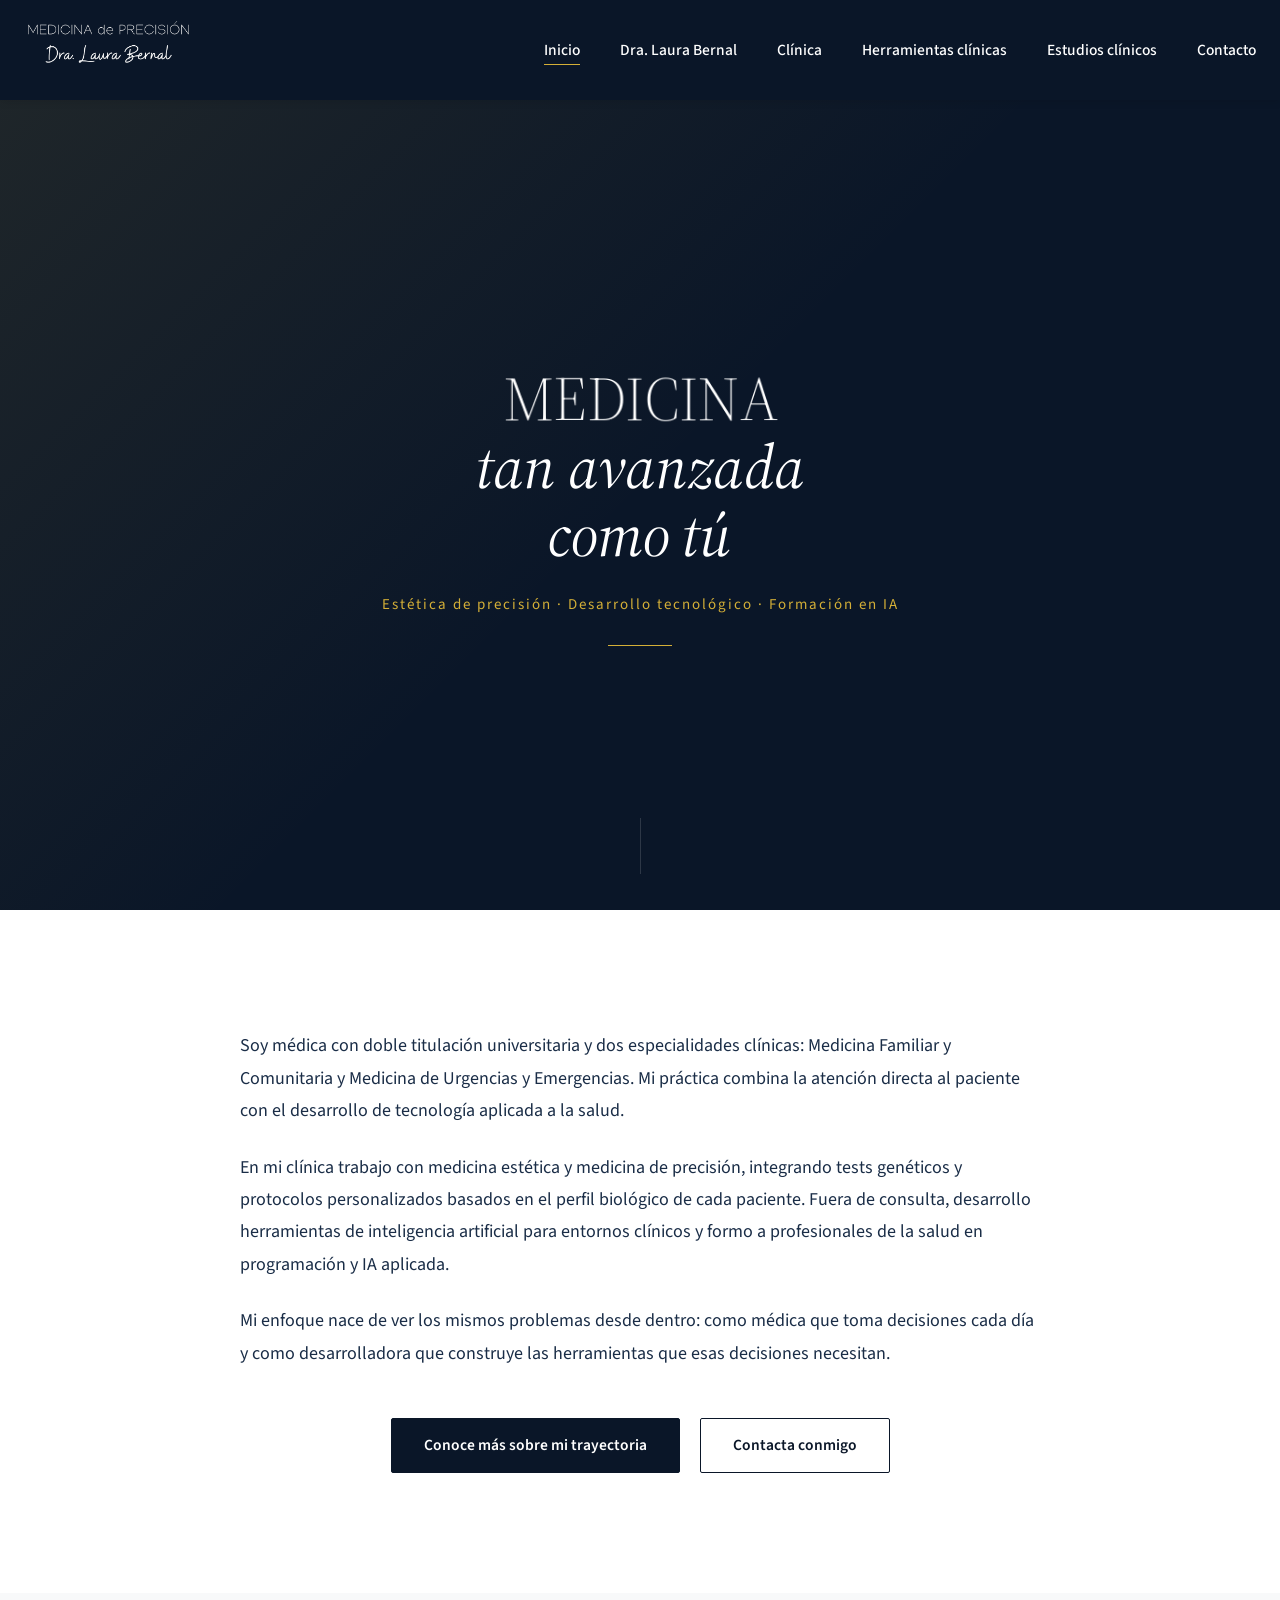
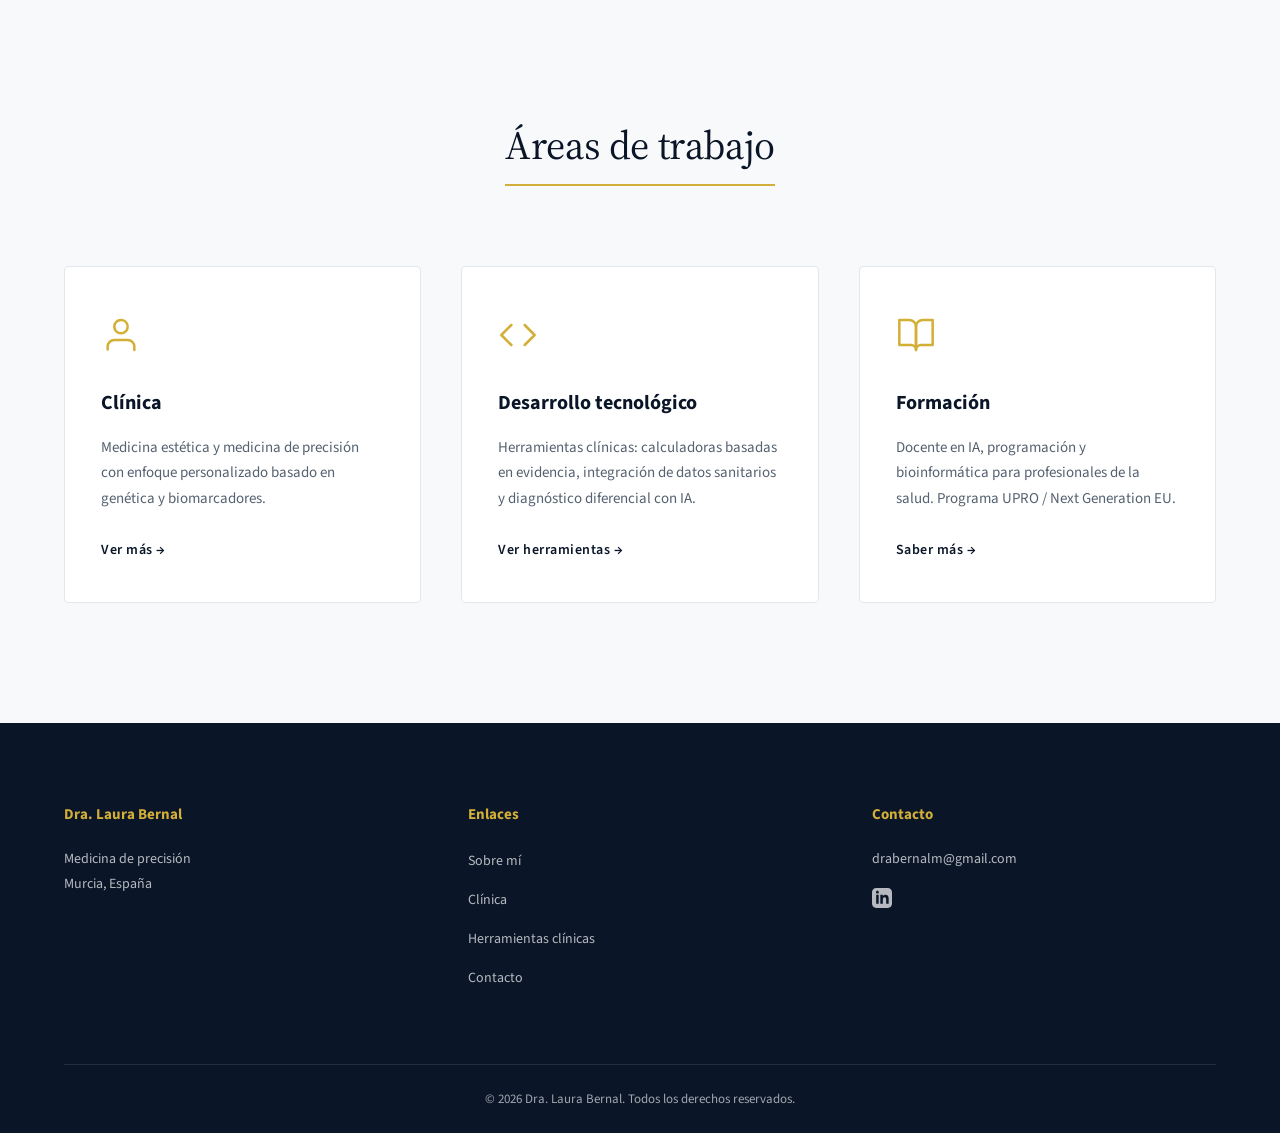
==== index.html @ bb6b0327 "Web Dra. Laura Bernal: versión pulida para publicar Toda la web y las herramientas clínicas. El estu" ====
<!DOCTYPE html>
<html lang="es">
<head>
    <meta charset="UTF-8">
    <meta name="viewport" content="width=device-width, initial-scale=1.0">
    <meta name="description" content="Dra. Laura Bernal - Medicina de vanguardia: estética de precisión, desarrollo tecnológico y formación en IA">
    <title>Dra. Laura Bernal - Medicina de Precisión</title>
    <link rel="stylesheet" href="css/style.css">
    <script>document.documentElement.classList.add('js');</script>
</head>
<body>
    <header class="header">
        <nav class="nav">
            <div class="nav-logo">
                <a href="index.html" class="nav-logo-link" aria-label="Dra. Laura Bernal · Inicio"><img src="images/logo.png" alt="Dra. Laura Bernal" class="nav-logo-img" width="2400" height="852"></a>
            </div>
            <ul class="nav-menu">
                <li><a href="index.html" class="active">Inicio</a></li>
                <li><a href="sobre-mi.html">Dra. Laura Bernal</a></li>
                <li><a href="clinica.html">Clínica</a></li>
                <li><a href="tools/index.html">Herramientas clínicas</a></li>
                <li><a href="estudios.html">Estudios clínicos</a></li>
                <li><a href="contacto.html">Contacto</a></li>
            </ul>
            <button class="nav-toggle" aria-label="Abrir menú" aria-expanded="false">
                <span></span>
                <span></span>
                <span></span>
            </button>
        </nav>
    </header>

    <main>
        <section class="hero">
            <div class="hero-content hero-centered">
                <div class="hero-text">
                    <h1>
                        <span class="hero-title-main">MEDICINA</span>
                        <span class="hero-title-main">tan avanzada</span>
                        <span class="hero-title-main">como tú</span>
                    </h1>
                    <p class="hero-subtitle">Estética de precisión · Desarrollo tecnológico · Formación en IA</p>
                </div>
            </div>
        </section>

        <section class="bio">
            <div class="container">
                <div class="bio-content">
                    <p>Soy médica con doble titulación universitaria y dos especialidades clínicas: Medicina Familiar y Comunitaria y Medicina de Urgencias y Emergencias. Mi práctica combina la atención directa al paciente con el desarrollo de tecnología aplicada a la salud.</p>
                    
                    <p>En mi clínica trabajo con medicina estética y medicina de precisión, integrando tests genéticos y protocolos personalizados basados en el perfil biológico de cada paciente. Fuera de consulta, desarrollo herramientas de inteligencia artificial para entornos clínicos y formo a profesionales de la salud en programación y IA aplicada.</p>
                    
                    <p>Mi enfoque nace de ver los mismos problemas desde dentro: como médica que toma decisiones cada día y como desarrolladora que construye las herramientas que esas decisiones necesitan.</p>
                </div>
                <div class="bio-cta">
                    <a href="sobre-mi.html" class="btn btn-primary">Conoce más sobre mi trayectoria</a>
                    <a href="contacto.html" class="btn btn-secondary">Contacta conmigo</a>
                </div>
            </div>
        </section>

        <section class="areas">
            <div class="container">
                <h2 class="section-title">Áreas de trabajo</h2>
                <div class="areas-grid">
                    <div class="area-card">
                        <div class="area-icon">
                            <svg xmlns="http://www.w3.org/2000/svg" width="40" height="40" viewBox="0 0 24 24" fill="none" stroke="currentColor" stroke-width="1.5" stroke-linecap="round" stroke-linejoin="round">
                                <path d="M20 21v-2a4 4 0 0 0-4-4H8a4 4 0 0 0-4 4v2"></path>
                                <circle cx="12" cy="7" r="4"></circle>
                            </svg>
                        </div>
                        <h3>Clínica</h3>
                        <p>Medicina estética y medicina de precisión con enfoque personalizado basado en genética y biomarcadores.</p>
                        <a href="clinica.html" class="area-link">Ver más →</a>
                    </div>
                    <div class="area-card">
                        <div class="area-icon">
                            <svg xmlns="http://www.w3.org/2000/svg" width="40" height="40" viewBox="0 0 24 24" fill="none" stroke="currentColor" stroke-width="1.5" stroke-linecap="round" stroke-linejoin="round">
                                <polyline points="16 18 22 12 16 6"></polyline>
                                <polyline points="8 6 2 12 8 18"></polyline>
                            </svg>
                        </div>
                        <h3>Desarrollo tecnológico</h3>
                        <p>Herramientas clínicas: calculadoras basadas en evidencia, integración de datos sanitarios y diagnóstico diferencial con IA.</p>
                        <a href="tools/index.html" class="area-link">Ver herramientas →</a>
                    </div>
                    <div class="area-card">
                        <div class="area-icon">
                            <svg xmlns="http://www.w3.org/2000/svg" width="40" height="40" viewBox="0 0 24 24" fill="none" stroke="currentColor" stroke-width="1.5" stroke-linecap="round" stroke-linejoin="round">
                                <path d="M2 3h6a4 4 0 0 1 4 4v14a3 3 0 0 0-3-3H2z"></path>
                                <path d="M22 3h-6a4 4 0 0 0-4 4v14a3 3 0 0 1 3-3h7z"></path>
                            </svg>
                        </div>
                        <h3>Formación</h3>
                        <p>Docente en IA, programación y bioinformática para profesionales de la salud. Programa UPRO / Next Generation EU.</p>
                        <a href="sobre-mi.html#formacion" class="area-link">Saber más →</a>
                    </div>
                </div>
            </div>
        </section>
    </main>

    <footer class="footer">
        <div class="container">
            <div class="footer-content">
                <div class="footer-section">
                    <h4>Dra. Laura Bernal</h4>
                    <p>Medicina de precisión<br>Murcia, España</p>
                </div>
                <div class="footer-section">
                    <h4>Enlaces</h4>
                    <ul>
                        <li><a href="sobre-mi.html">Sobre mí</a></li>
                        <li><a href="clinica.html">Clínica</a></li>
                        <li><a href="tools/index.html">Herramientas clínicas</a></li>
                        <li><a href="contacto.html">Contacto</a></li>
                    </ul>
                </div>
                <div class="footer-section">
                    <h4>Contacto</h4>
                    <p>
                        <a href="mailto:drabernalm@gmail.com">drabernalm@gmail.com</a>
                    </p>
                    <div class="footer-social">
                        <a href="https://www.linkedin.com/in/laura-bernal-4a9760118/" target="_blank" rel="noopener" aria-label="LinkedIn">
                            <svg xmlns="http://www.w3.org/2000/svg" width="20" height="20" viewBox="0 0 24 24" fill="currentColor">
                                <path d="M19 0h-14c-2.761 0-5 2.239-5 5v14c0 2.761 2.239 5 5 5h14c2.762 0 5-2.239 5-5v-14c0-2.761-2.238-5-5-5zm-11 19h-3v-11h3v11zm-1.5-12.268c-.966 0-1.75-.79-1.75-1.764s.784-1.764 1.75-1.764 1.75.79 1.75 1.764-.783 1.764-1.75 1.764zm13.5 12.268h-3v-5.604c0-3.368-4-3.113-4 0v5.604h-3v-11h3v1.765c1.396-2.586 7-2.777 7 2.476v6.759z"/>
                            </svg>
                        </a>
                    </div>
                </div>
            </div>
            <div class="footer-bottom">
                <p>&copy; 2026 Dra. Laura Bernal. Todos los derechos reservados.</p>
            </div>
        </div>
    </footer>

    <script src="js/main.js"></script>
</body>
</html>
---- css/style.css ----
/* Reset y fuentes */
@import url('https://fonts.googleapis.com/css2?family=Source+Serif+4:ital,opsz,wght@0,8..60,300;0,8..60,400;0,8..60,500;0,8..60,600;1,8..60,300;1,8..60,400&family=Source+Sans+3:wght@400;500;600;700&display=swap');

* {
    margin: 0;
    padding: 0;
    box-sizing: border-box;
}

:root {
    --color-dark: #0a1628;
    --color-dark-light: #1a2d47;
    --color-accent: #d4af37;
    --color-white: #ffffff;
    --color-gray-light: #f8f9fa;
    --color-gray: #8b95a1;
    /* Texto secundario sobre fondo claro (contraste AA >= 4.5:1) */
    --color-text-muted: #556170;
    /* Dorado legible como texto sobre fondo claro */
    --color-accent-ink: #8a6a12;
    --color-line: #e3e7ec;
    --focus-ring: 0 0 0 3px rgba(212, 175, 55, 0.55);
    --font-serif: 'Source Serif 4', Georgia, serif;
    --font-sans: 'Source Sans 3', system-ui, sans-serif;
}

html {
    scroll-padding-top: 100px;
}

body {
    font-family: var(--font-sans);
    color: var(--color-dark);
    background: var(--color-white);
    line-height: 1.6;
    font-size: 16px;
    -webkit-font-smoothing: antialiased;
    text-rendering: optimizeLegibility;
}

h1, h2, h3, h4 {
    text-wrap: balance;
}

p, li {
    text-wrap: pretty;
}

::selection {
    background: rgba(212, 175, 55, 0.35);
    color: var(--color-dark);
}

a:focus-visible,
button:focus-visible,
input:focus-visible,
textarea:focus-visible,
select:focus-visible {
    outline: 2px solid var(--color-accent);
    outline-offset: 3px;
}

img {
    max-width: 100%;
    height: auto;
}

.container {
    max-width: 1200px;
    margin: 0 auto;
    padding: 0 24px;
}

/* Header y navegación */
.header {
    background: var(--color-dark);
    position: sticky;
    top: 0;
    z-index: 100;
    box-shadow: 0 2px 8px rgba(0,0,0,0.1);
}

.nav {
    display: flex;
    justify-content: space-between;
    align-items: center;
    padding: 16px 24px;
    max-width: 1400px;
    margin: 0 auto;
}

.nav-logo img {
    height: 60px;
    width: auto;
}

.nav-logo-link {
    display: inline-flex;
    border-radius: 2px;
}

.nav-logo-img {
    height: 60px;
    width: auto;
    display: block;
}

.logo-text {
    font-family: var(--font-serif);
    font-size: 22px;
    font-weight: 500;
    color: var(--color-white);
    text-decoration: none;
    letter-spacing: 0.5px;
    transition: color 0.3s;
}

.logo-text:hover {
    color: var(--color-accent);
}

.nav-menu {
    display: flex;
    list-style: none;
    gap: 40px;
    align-items: center;
}

.nav-menu a {
    color: var(--color-white);
    text-decoration: none;
    font-size: 14px;
    font-weight: 500;
    letter-spacing: 0.5px;
    text-transform: uppercase;
    transition: color 0.3s;
    position: relative;
}

.nav-menu a::after {
    content: '';
    position: absolute;
    bottom: -4px;
    left: 0;
    width: 0;
    height: 1px;
    background: var(--color-accent);
    transition: width 0.3s;
}

.nav-menu a:hover::after,
.nav-menu a.active::after {
    width: 100%;
}

.nav-toggle {
    display: none;
    flex-direction: column;
    gap: 5px;
    background: none;
    border: none;
    cursor: pointer;
    padding: 10px;
    border-radius: 2px;
}

.nav-toggle span {
    width: 25px;
    height: 2px;
    background: var(--color-white);
    transition: all 0.3s;
}

/* Hero section */
.hero {
    background: var(--color-dark);
    min-height: 90vh;
    display: flex;
    align-items: center;
    padding: 60px 0;
    position: relative;
    overflow: hidden;
}

.hero::before {
    content: '';
    position: absolute;
    top: 0;
    left: 0;
    right: 0;
    bottom: 0;
    background: linear-gradient(135deg, rgba(212, 175, 55, 0.1) 0%, transparent 50%);
    pointer-events: none;
}

.hero-content {
    max-width: 1400px;
    margin: 0 auto;
    padding: 0 24px;
    display: grid;
    grid-template-columns: 1fr 1fr;
    gap: 80px;
    align-items: center;
}

.hero-content.hero-centered {
    display: flex;
    justify-content: center;
    align-items: center;
    text-align: center;
}

.hero-image img {
    width: 100%;
    height: auto;
    border-radius: 4px;
}

.hero-text {
    color: var(--color-white);
}

.hero-centered .hero-text {
    max-width: 800px;
}

.hero-title-main {
    display: block;
    font-family: var(--font-serif);
    font-size: 72px;
    font-weight: 300;
    line-height: 1.1;
    letter-spacing: -1px;
}

.hero-title-main:nth-child(2),
.hero-title-main:nth-child(3) {
    font-style: italic;
    font-weight: 400;
}

.hero-subtitle {
    margin-top: 24px;
    font-size: 15px;
    letter-spacing: 2px;
    color: var(--color-accent);
    font-weight: 400;
    text-wrap: balance;
}

/* Bio section */
.bio {
    padding: 120px 0;
    background: var(--color-white);
}

.bio-content {
    max-width: 800px;
    margin: 0 auto 48px;
}

.bio-content p {
    font-size: 18px;
    line-height: 1.8;
    color: var(--color-dark-light);
    margin-bottom: 24px;
}

.bio-cta {
    display: flex;
    gap: 20px;
    justify-content: center;
    flex-wrap: wrap;
}

/* Botones */
.btn {
    display: inline-block;
    padding: 14px 32px;
    text-decoration: none;
    font-size: 14px;
    font-weight: 600;
    letter-spacing: 0.5px;
    text-transform: uppercase;
    border-radius: 2px;
    transition: all 0.3s;
    border: 1px solid;
    cursor: pointer;
    font-family: var(--font-sans);
    text-align: center;
}

.btn-primary {
    background: var(--color-dark);
    color: var(--color-white);
    border-color: var(--color-dark);
}

.btn-primary:hover {
    background: var(--color-dark-light);
    border-color: var(--color-dark-light);
}

.btn-secondary {
    background: transparent;
    color: var(--color-dark);
    border-color: var(--color-dark);
}

.btn-secondary:hover {
    background: var(--color-dark);
    color: var(--color-white);
}

/* Áreas de trabajo */
.areas {
    padding: 120px 0;
    background: var(--color-gray-light);
}

.section-title {
    font-family: var(--font-serif);
    font-size: 48px;
    font-weight: 400;
    text-align: center;
    margin-bottom: 80px;
    color: var(--color-dark);
}

.areas-grid {
    display: grid;
    grid-template-columns: repeat(3, 1fr);
    gap: 40px;
}

.area-card {
    background: var(--color-white);
    padding: 48px 36px 40px;
    border-radius: 4px;
    border: 1px solid var(--color-line);
    display: flex;
    flex-direction: column;
    position: relative;
    transition: transform 0.35s cubic-bezier(0.16, 1, 0.3, 1), box-shadow 0.35s cubic-bezier(0.16, 1, 0.3, 1), border-color 0.35s;
}

.area-card:hover {
    transform: translateY(-6px);
    box-shadow: 0 18px 36px -12px rgba(10, 22, 40, 0.18);
    border-color: transparent;
}

/* Toda la tarjeta es clicable */
.area-card .area-link::after {
    content: "";
    position: absolute;
    inset: 0;
}

.area-card:focus-within {
    box-shadow: var(--focus-ring);
}

.area-icon {
    color: var(--color-accent);
    margin-bottom: 24px;
}

.area-card h3 {
    font-family: var(--font-serif);
    font-size: 28px;
    font-weight: 500;
    margin-bottom: 16px;
    color: var(--color-dark);
}

.area-card p {
    font-size: 15px;
    line-height: 1.7;
    color: var(--color-text-muted);
    margin-bottom: 28px;
    flex: 1;
}

.area-link {
    color: var(--color-dark);
    text-decoration: none;
    font-weight: 600;
    font-size: 14px;
    letter-spacing: 0.5px;
    transition: color 0.3s;
}

.area-link:hover,
.area-card:hover .area-link {
    color: var(--color-accent-ink);
}

.area-link:focus-visible {
    outline: none;
}

/* Footer */
.footer {
    background: var(--color-dark);
    color: var(--color-white);
    padding: 80px 0 24px;
}

.footer-content {
    display: grid;
    grid-template-columns: repeat(3, 1fr);
    gap: 60px;
    margin-bottom: 60px;
}

.footer-section h4 {
    font-family: var(--font-serif);
    font-size: 20px;
    font-weight: 500;
    margin-bottom: 20px;
    color: var(--color-accent);
}

.footer-section p,
.footer-section a {
    color: rgba(255,255,255,0.7);
    font-size: 14px;
    line-height: 1.8;
}

.footer-section a {
    text-decoration: none;
    transition: color 0.3s;
}

.footer-section a:hover {
    color: var(--color-white);
}

.footer-section ul {
    list-style: none;
}

.footer-section ul li {
    margin-bottom: 12px;
}

.footer-social {
    margin-top: 16px;
}

.footer-social a {
    display: inline-block;
    color: rgba(255,255,255,0.7);
    transition: color 0.3s;
}

.footer-social a:hover {
    color: var(--color-accent);
}

.footer-bottom {
    text-align: center;
    padding-top: 24px;
    border-top: 1px solid rgba(255,255,255,0.1);
}

.footer-bottom p {
    color: rgba(255,255,255,0.62);
    font-size: 13px;
}

/* Responsive */
@media (max-width: 1024px) {
    .hero-content {
        gap: 40px;
    }
    
    .hero-title-main {
        font-size: 56px;
    }
    
    .areas-grid {
        grid-template-columns: 1fr;
        gap: 32px;
    }
    
    .footer-content {
        grid-template-columns: 1fr;
        gap: 40px;
    }
}


/* Menú hamburguesa también en tablet: 6 enlaces no caben en una línea por debajo de 1100px */
@media (max-width: 1100px) {
    .nav-menu {
        position: fixed;
        top: var(--header-h, 92px);
        left: 0;
        right: 0;
        background: var(--color-dark);
        flex-direction: column;
        align-items: flex-start;
        padding: 12px 24px 28px;
        gap: 4px;
        transform: translateY(-8px);
        opacity: 0;
        visibility: hidden;
        transition: transform 0.35s cubic-bezier(0.16, 1, 0.3, 1), opacity 0.25s ease, visibility 0s linear 0.35s;
        box-shadow: 0 18px 30px -18px rgba(0,0,0,0.6);
        z-index: 999;
    }

    .nav-menu li {
        width: 100%;
        border-bottom: 1px solid rgba(255,255,255,0.08);
    }

    .nav-menu li:last-child {
        border-bottom: 0;
    }

    .nav-menu a {
        display: block;
        padding: 14px 0;
        font-size: 15px;
    }

    .nav-menu a::after {
        bottom: 8px;
    }

    .nav-menu.nav-menu-active {
        transform: none;
        opacity: 1;
        visibility: visible;
        transition: transform 0.35s cubic-bezier(0.16, 1, 0.3, 1), opacity 0.25s ease, visibility 0s;
    }

    .nav-toggle {
        display: flex;
    }

    .nav-toggle span {
        transform-origin: center;
    }

    .nav-toggle.nav-toggle-active span:nth-child(1) {
        transform: translateY(7px) rotate(45deg);
    }

    .nav-toggle.nav-toggle-active span:nth-child(2) {
        opacity: 0;
    }

    .nav-toggle.nav-toggle-active span:nth-child(3) {
        transform: translateY(-7px) rotate(-45deg);
    }
}

@media (max-width: 768px) {
    .hero-content {
        grid-template-columns: 1fr;
        gap: 48px;
    }
    
    .hero-title-main {
        font-size: 48px;
    }
    
    .bio {
        padding: 80px 0;
    }
    
    .areas {
        padding: 80px 0;
    }
    
    .section-title {
        font-size: 36px;
        margin-bottom: 48px;
    }

    .hero {
        min-height: 72vh;
    }

    .hero-subtitle {
        letter-spacing: 1.2px;
        line-height: 1.8;
    }

    .bio-content p {
        font-size: 17px;
    }

    .bio-cta {
        flex-direction: column;
        align-items: stretch;
        gap: 12px;
    }

    .bio-cta .btn {
        width: 100%;
    }

    .area-card {
        padding: 36px 28px 32px;
    }

    .nav-logo-img {
        height: 48px;
    }
}

@media (prefers-reduced-motion: reduce) {
    *, *::before, *::after {
        transition-duration: 0.01ms !important;
        animation-duration: 0.01ms !important;
        scroll-behavior: auto !important;
    }
}

/* =========================================================
   PORTADA · movimiento de la letra
   Idea: "medicina de precisión" → el texto entra desenfocado
   y se enfoca letra a letra, como un objetivo que ajusta.
   ========================================================= */
:root {
    --ease-out: cubic-bezier(0.16, 1, 0.3, 1);
    --header-h: 92px;
}

/* Letras partidas por JS */
.char-word {
    display: inline-block;
    white-space: nowrap;
}

.char {
    display: inline-block;
    will-change: transform, opacity, filter;
}

.js .hero .char,
.js .page-hero h1 .char {
    opacity: 0;
    filter: blur(14px);
    transform: translateY(0.35em) scale(1.08);
    animation: letra-enfoca 1.1s var(--ease-out) forwards;
    animation-delay: calc(var(--d, 0) * 1ms);
}

@keyframes letra-enfoca {
    60% {
        opacity: 1;
    }
    to {
        opacity: 1;
        filter: blur(0);
        transform: none;
    }
}

/* El subtítulo dorado se cierra (tracking) mientras aparece */
.js .hero-subtitle,
.js .page-subtitle {
    opacity: 0;
    letter-spacing: 7px;
    animation: subtitulo-cierra 1.4s var(--ease-out) forwards;
    animation-delay: var(--sub-delay, 1300ms);
}

@keyframes subtitulo-cierra {
    to {
        opacity: 1;
        letter-spacing: var(--sub-track, 2px);
    }
}

.js .hero.is-ready .hero-subtitle,
.js .hero.is-ready .hero-rule,
.js .page-hero.is-ready .page-subtitle,
.js .page-hero.is-ready .hero-rule {
    animation: none;
    opacity: 1;
    letter-spacing: var(--sub-track, 2px);
    transform: none;
}

/* Línea dorada que se dibuja bajo el subtítulo */
.hero-rule {
    display: block;
    width: 64px;
    height: 1px;
    margin: 28px auto 0;
    background: var(--color-accent);
    transform-origin: center;
}

.js .hero-rule {
    transform: scaleX(0);
    animation: regla-dibuja 1s var(--ease-out) forwards;
    animation-delay: calc(var(--sub-delay, 1300ms) + 500ms);
}

@keyframes regla-dibuja {
    to { transform: scaleX(1); }
}

/* Luz dorada que sigue al ratón dentro del hero */
.hero-light {
    position: absolute;
    inset: 0;
    pointer-events: none;
    background: radial-gradient(520px circle at var(--mx, 30%) var(--my, 35%),
                rgba(212, 175, 55, 0.13), transparent 62%);
    opacity: 0;
    transition: opacity 0.8s var(--ease-out);
}

.hero.is-lit .hero-light,
.page-hero.is-lit .hero-light {
    opacity: 1;
}

.hero-content,
.page-hero .container {
    position: relative;
    z-index: 1;
}

.page-hero {
    position: relative;
    overflow: hidden;
}

.page-hero .hero-rule {
    margin-top: 22px;
}

/* Cuando una letra ha terminado de enfocarse, se libera de la animación
   para poder reaccionar al ratón */
.js .hero .char.is-settled,
.js .page-hero h1 .char.is-settled {
    animation: none;
    opacity: 1;
    filter: none;
    transform: none;
}

/* Las letras del titular reaccionan suavemente al pasar el ratón */
.hero .char.is-settled,
.page-hero h1 .char.is-settled {
    transition: transform 0.6s var(--ease-out), color 0.6s var(--ease-out);
}

.hero .char.is-settled:hover,
.page-hero h1 .char.is-settled:hover {
    transform: translateY(-0.08em);
    color: #f3dc8c;
    transition-duration: 0.15s;
}

/* Indicador de scroll */
.hero-scroll {
    position: absolute;
    left: 50%;
    bottom: 36px;
    width: 1px;
    height: 56px;
    background: rgba(255, 255, 255, 0.14);
    overflow: hidden;
    transform: translateX(-50%);
    z-index: 1;
}

.hero-scroll::after {
    content: "";
    position: absolute;
    left: 0;
    top: -40%;
    width: 1px;
    height: 40%;
    background: var(--color-accent);
    animation: scroll-gota 2.4s var(--ease-out) infinite;
    animation-delay: 2.6s;
    animation-play-state: var(--hero-play, running);
}

@keyframes scroll-gota {
    0%   { top: -40%; }
    70%  { top: 100%; }
    100% { top: 100%; }
}

/* ---------- Títulos de sección: letras que suben al entrar ---------- */
.js .reveal-letters .char {
    opacity: 0;
    transform: translateY(0.5em);
    filter: blur(6px);
}

.reveal-letters.is-in .char {
    opacity: 1;
    transform: none;
    filter: blur(0);
    transition: opacity 0.7s var(--ease-out), transform 0.8s var(--ease-out), filter 0.8s var(--ease-out);
    transition-delay: calc(var(--d, 0) * 1ms);
}

/* ---------- Tarjetas: entrada en cadena (+ icono que se dibuja en la portada) ---------- */
.js .reveal-item.will-reveal {
    opacity: 0;
    transform: translateY(28px);
}

.reveal-item.is-in {
    opacity: 1;
    transform: none;
    transition: opacity 0.8s var(--ease-out), transform 0.9s var(--ease-out),
                box-shadow 0.35s var(--ease-out), border-color 0.35s;
    transition-delay: var(--reveal-delay, 0ms), var(--reveal-delay, 0ms), 0ms, 0ms;
}

.area-card.is-in:hover {
    transform: translateY(-6px);
    transition-delay: 0ms;
}

.js .area-icon svg * {
    stroke-dasharray: 1;
    stroke-dashoffset: 1;
}

.area-card.is-in .area-icon svg * {
    stroke-dashoffset: 0;
    transition: stroke-dashoffset 1.2s var(--ease-out);
    transition-delay: calc(var(--reveal-delay, 0ms) + 250ms);
}

/* Al pasar el ratón el icono se vuelve a trazar */
.area-card.is-in:hover .area-icon svg * {
    animation: icono-retrazo 0.9s var(--ease-out);
}

@keyframes icono-retrazo {
    from { stroke-dashoffset: 1; }
    to   { stroke-dashoffset: 0; }
}

/* Flecha de "Ver más →" que empuja hacia delante */
.arrow {
    display: inline-block;
    transition: transform 0.35s var(--ease-out);
}

.area-card:hover .arrow,
.tool-card--link:hover .arrow,
.area-link:focus-visible .arrow,
.tool-link:focus-visible .arrow {
    transform: translateX(5px);
}

/* ---------- Cabecera que se estrecha al bajar ---------- */
.header,
.nav,
.nav-logo-img {
    transition: padding 0.4s var(--ease-out), height 0.4s var(--ease-out),
                background-color 0.4s, box-shadow 0.4s;
}

html.is-scrolled {
    --header-h: 68px;
}

html.is-scrolled .nav {
    padding-top: 8px;
    padding-bottom: 8px;
}

html.is-scrolled .nav-logo-img {
    height: 52px;
}

html.is-scrolled .header {
    background: rgba(10, 22, 40, 0.92);
    backdrop-filter: saturate(140%) blur(10px);
    -webkit-backdrop-filter: saturate(140%) blur(10px);
    box-shadow: 0 10px 24px -16px rgba(0, 0, 0, 0.6);
}

@media (max-width: 768px) {
    :root {
        --header-h: 80px;
    }

    html.is-scrolled {
        --header-h: 64px;
    }

    html.is-scrolled .nav-logo-img {
        height: 44px;
    }

    .hero {
        --sub-track: 1.2px;
    }

    .hero-scroll {
        bottom: 24px;
        height: 44px;
    }
}

/* ---------- Movimiento reducido ---------- */
@media (prefers-reduced-motion: reduce) {
    .js .hero .char,
    .js .page-hero h1 .char,
    .js .reveal-letters .char {
        filter: none !important;
        transform: none !important;
    }

    .js .hero .char,
    .js .page-hero h1 .char,
    .js .hero-subtitle,
    .js .page-subtitle,
    .js .hero-rule {
        animation-duration: 0.4s !important;
        animation-delay: 0s !important;
    }

    .js .hero-subtitle,
    .js .page-subtitle {
        letter-spacing: 2px;
    }

    .hero-light,
    .hero-scroll::after {
        display: none;
    }

    .js .reveal-item.will-reveal {
        transform: none;
    }

    .js .reveal-photo.will-reveal {
        clip-path: none;
        transform: none;
    }
}

/* ---------- Fotos que se descubren al llegar ---------- */
.js .reveal-photo.will-reveal {
    opacity: 0;
    clip-path: inset(10% 10% 10% 10% round 4px);
    transform: scale(1.06);
}

.reveal-photo.is-in {
    opacity: 1;
    clip-path: inset(0 0 0 0 round 4px);
    transform: none;
    transition: clip-path 1.3s var(--ease-out), transform 1.5s var(--ease-out), opacity 0.6s ease;
    transition-delay: var(--reveal-delay, 0ms);
}


/* =========================================================
   UNA SOLA FAMILIA EN TODA LA WEB (Source Serif 4 + Source Sans 3)
   - Serifa solo en títulos de página y de sección.
   - Títulos de tarjetas y bloques: letra de texto en negrita.
   - Sin mayúsculas espaciadas en menú, botones ni etiquetas.
   (prefijo body para ganar a pages.css, que se carga después)
   ========================================================= */
body {
    font-size: 16.5px;
}

/* Títulos con serifa: tamaños ajustados a Source Serif (más ancha que Cormorant) */
body .hero-title-main {
    font-size: 62px;
    font-weight: 300;
    letter-spacing: -0.01em;
}

body .section-title {
    font-size: 40px;
    font-weight: 400;
    letter-spacing: -0.01em;
}

body .page-hero h1 {
    font-size: 46px;
    font-weight: 400;
    letter-spacing: -0.01em;
}

body .section-heading,
body .cta-section h2 {
    font-size: 32px;
    font-weight: 400;
    letter-spacing: -0.005em;
}

body .contact-info h2,
body .contact-form-container h2,
body .intro-subheading {
    font-size: 26px;
    font-weight: 400;
}

/* Títulos de tarjeta: letra de texto */
body .area-card h3,
body .timeline-content h3,
body .education-item h3,
body .affiliation-item h3,
body .highlight-box h3,
body .service-card h3,
body .tool-card h3,
body .tools-disclaimer h3,
body .footer-section h4 {
    font-family: var(--font-sans);
    font-weight: 700;
    letter-spacing: 0;
}

body .area-card h3 { font-size: 20px; }
body .timeline-content h3 { font-size: 19px; }
body .education-item h3,
body .affiliation-item h3 { font-size: 16.5px; }
body .highlight-box h3,
body .service-card h3,
body .tool-card h3 { font-size: 18px; }
body .tools-disclaimer h3 { font-size: 17px; }
body .footer-section h4 { font-size: 15px; }
body .tools-empty p { font-family: var(--font-sans); font-size: 20px; font-weight: 600; }

/* Sin mayúsculas espaciadas */
body .nav-menu a,
body .btn,
body .timeline-date,
body .tool-badge,
body .contact-item h3 {
    text-transform: none;
    letter-spacing: 0;
}

body .nav-menu a { font-size: 15.5px; font-weight: 500; }
body .btn { font-size: 15.5px; font-weight: 600; }
body .timeline-date { font-size: 14px; font-weight: 700; }
body .tool-badge { font-size: 12px; font-weight: 600; }
body .contact-item h3 { font-size: 14px; font-weight: 700; }

@media (max-width: 1024px) {
    body .hero-title-main { font-size: 50px; }
}

@media (max-width: 768px) {
    body .hero-title-main { font-size: 40px; }
    body .section-title { font-size: 32px; }
    body .page-hero h1 { font-size: 34px; }
    body .section-heading,
    body .cta-section h2 { font-size: 27px; }
}


/* ---------- Títulos de sección: subrayado dorado que recorre el título ---------- */
.reveal-line .tl {
    position: relative;
    display: inline-block;
    padding-bottom: 0.22em;
}

.reveal-line .tl::after {
    content: "";
    position: absolute;
    left: 0;
    right: 0;
    bottom: 0;
    height: 2px;
    background: var(--color-accent);
    transform: scaleX(0);
    transform-origin: left center;
}

.reveal-line.is-in .tl::after {
    transform: scaleX(1);
    transition: transform 1.1s cubic-bezier(0.16, 1, 0.3, 1) 0.1s;
}
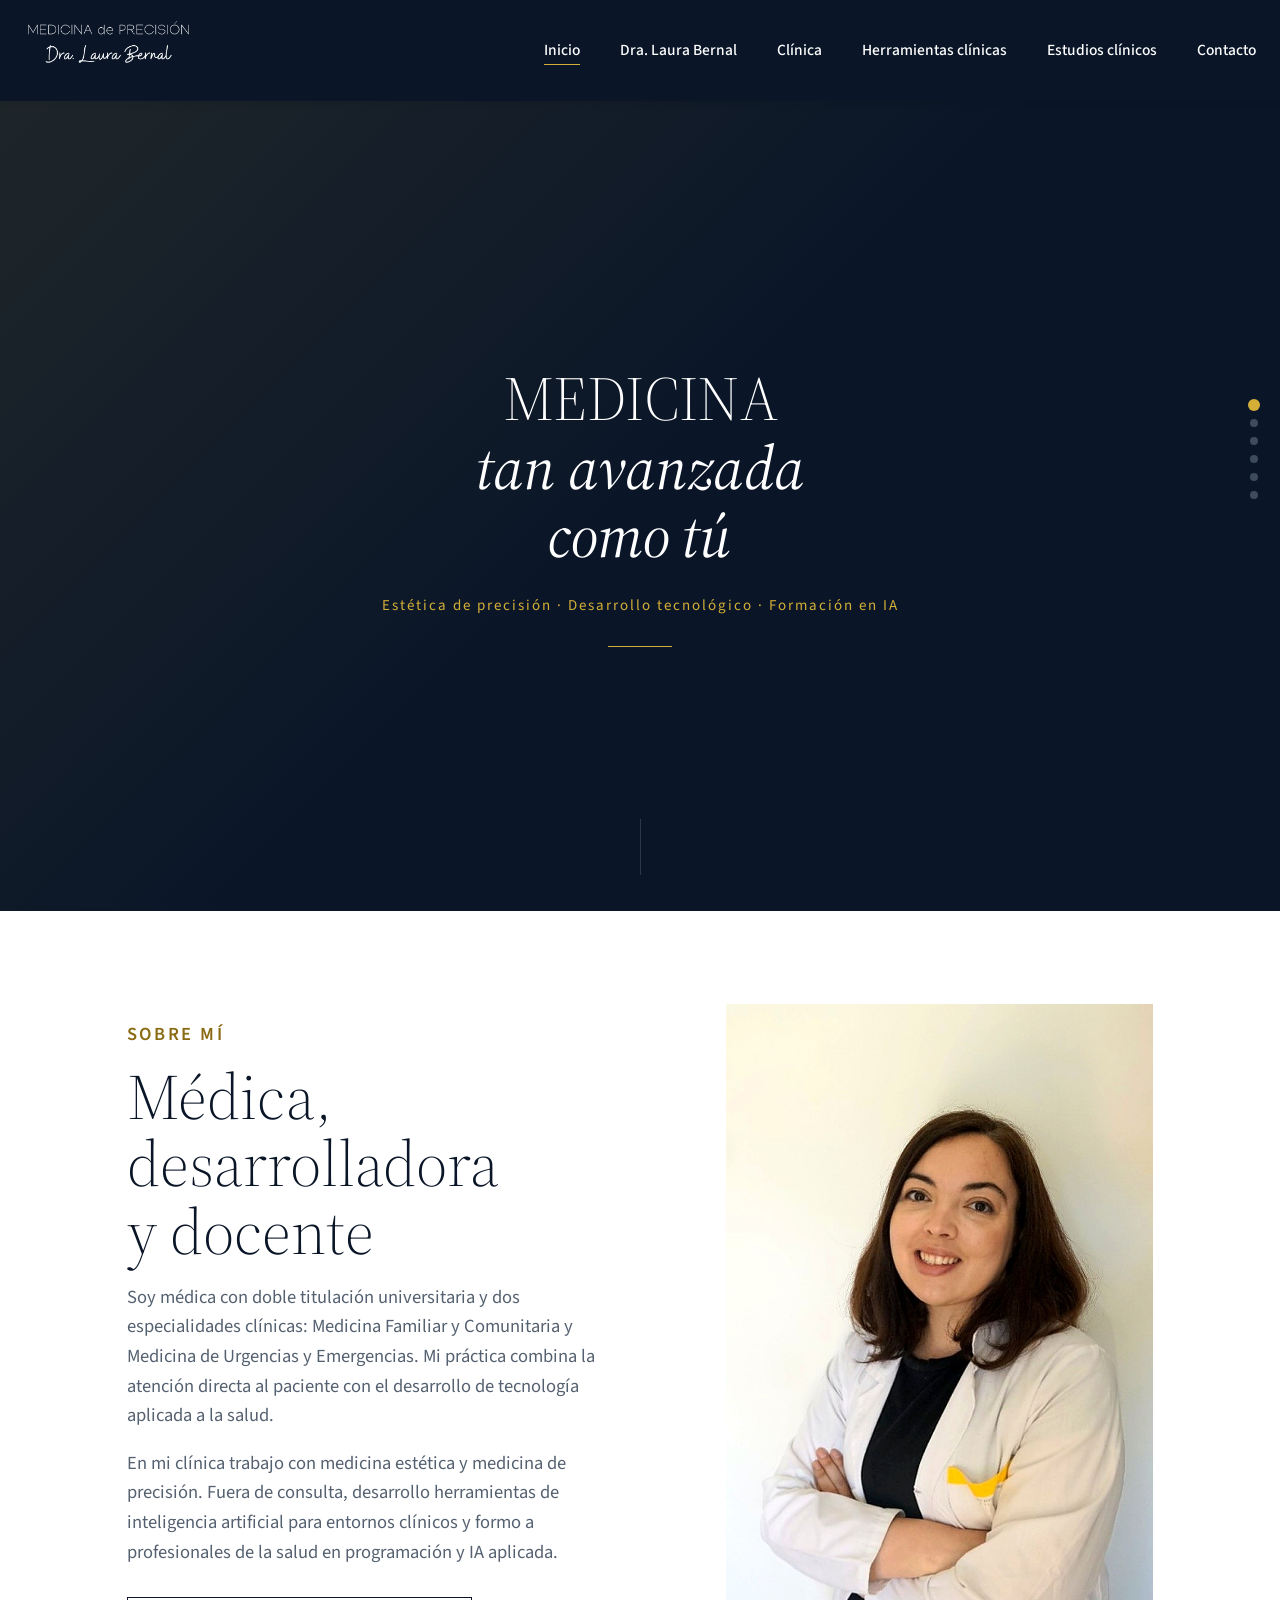
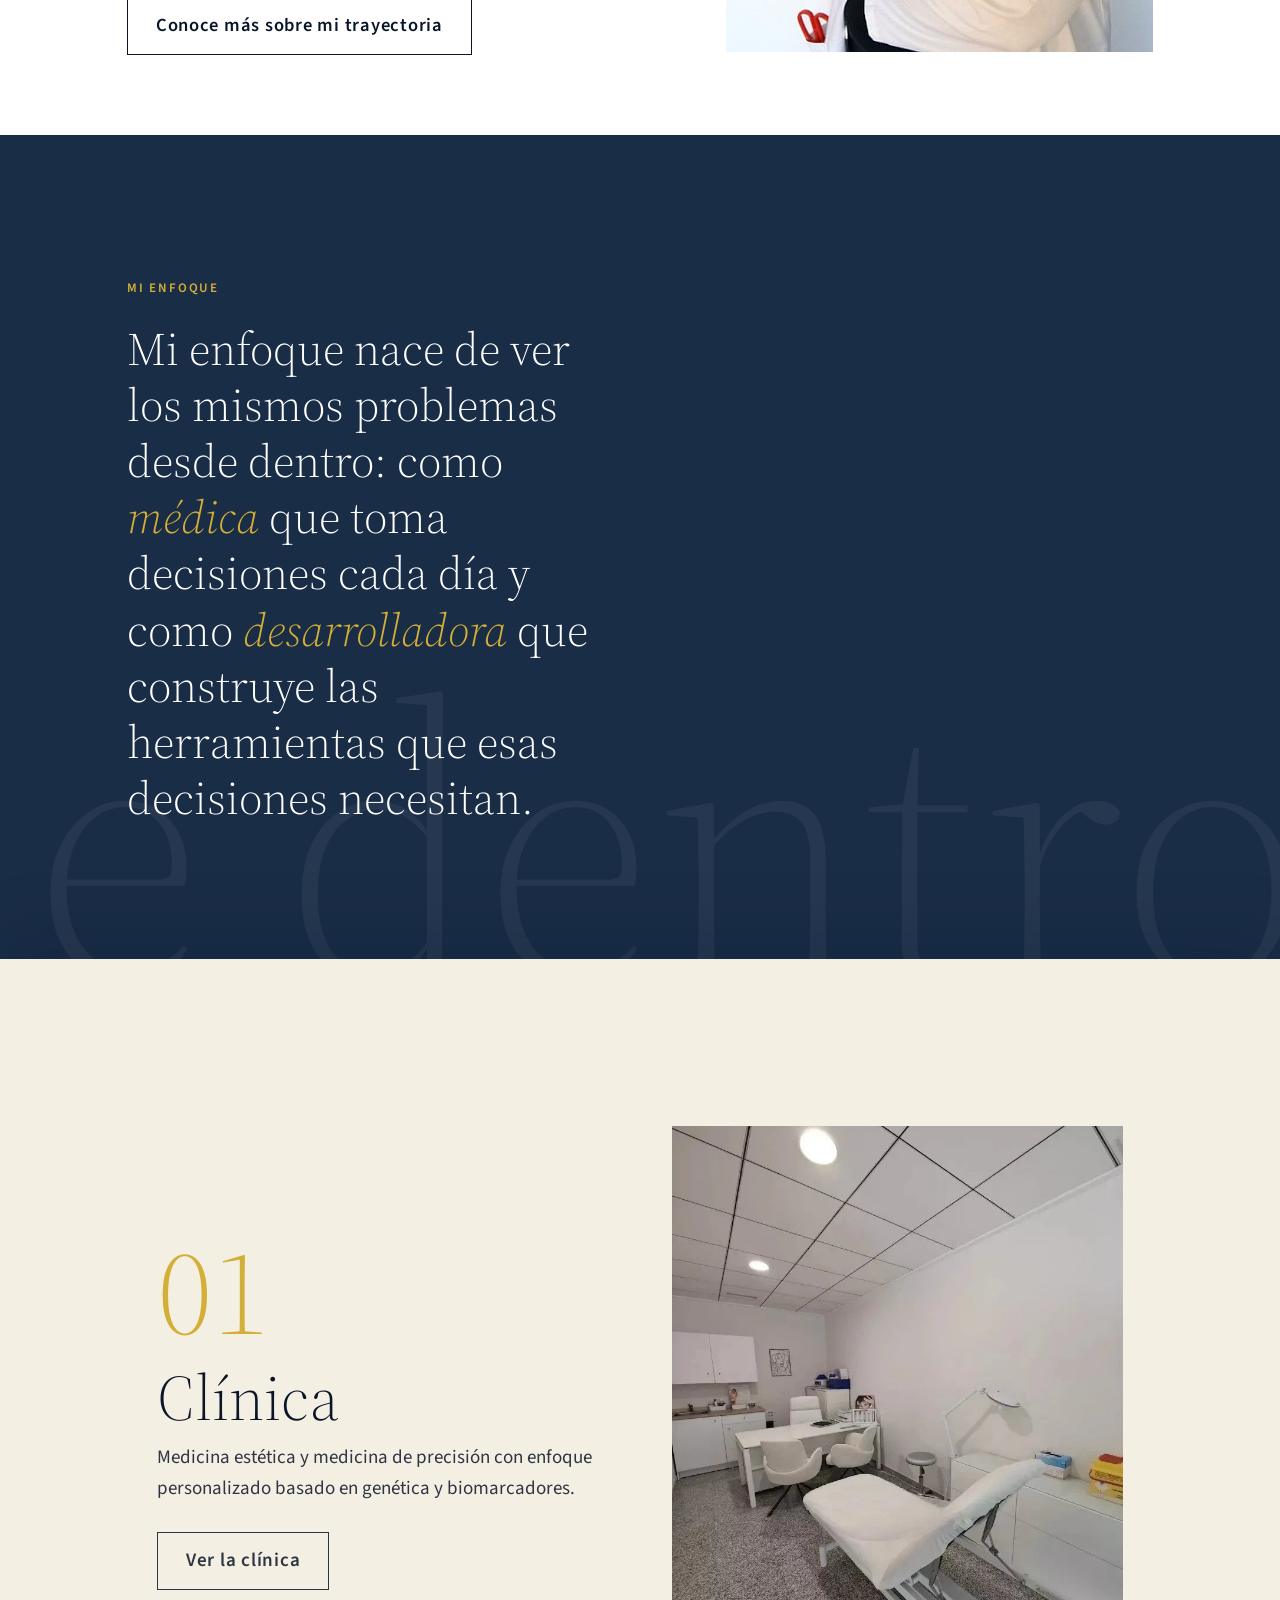
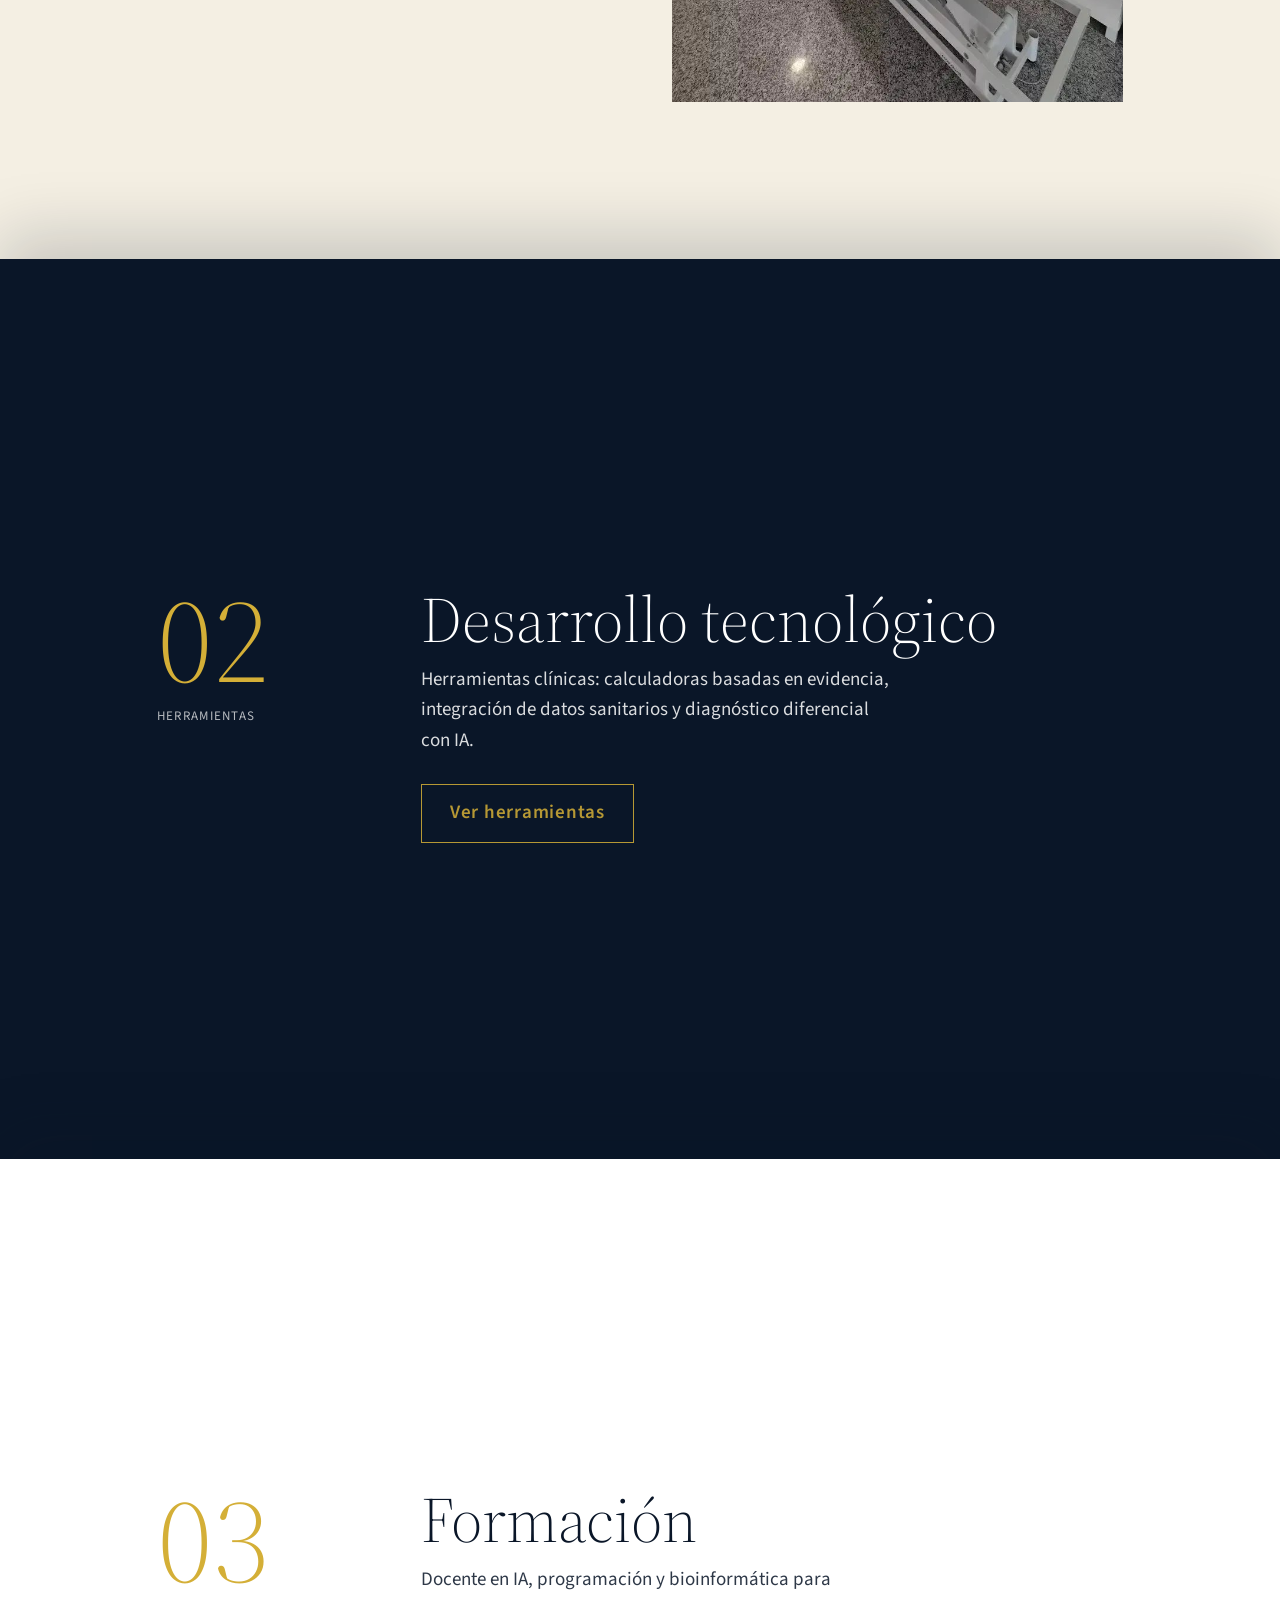
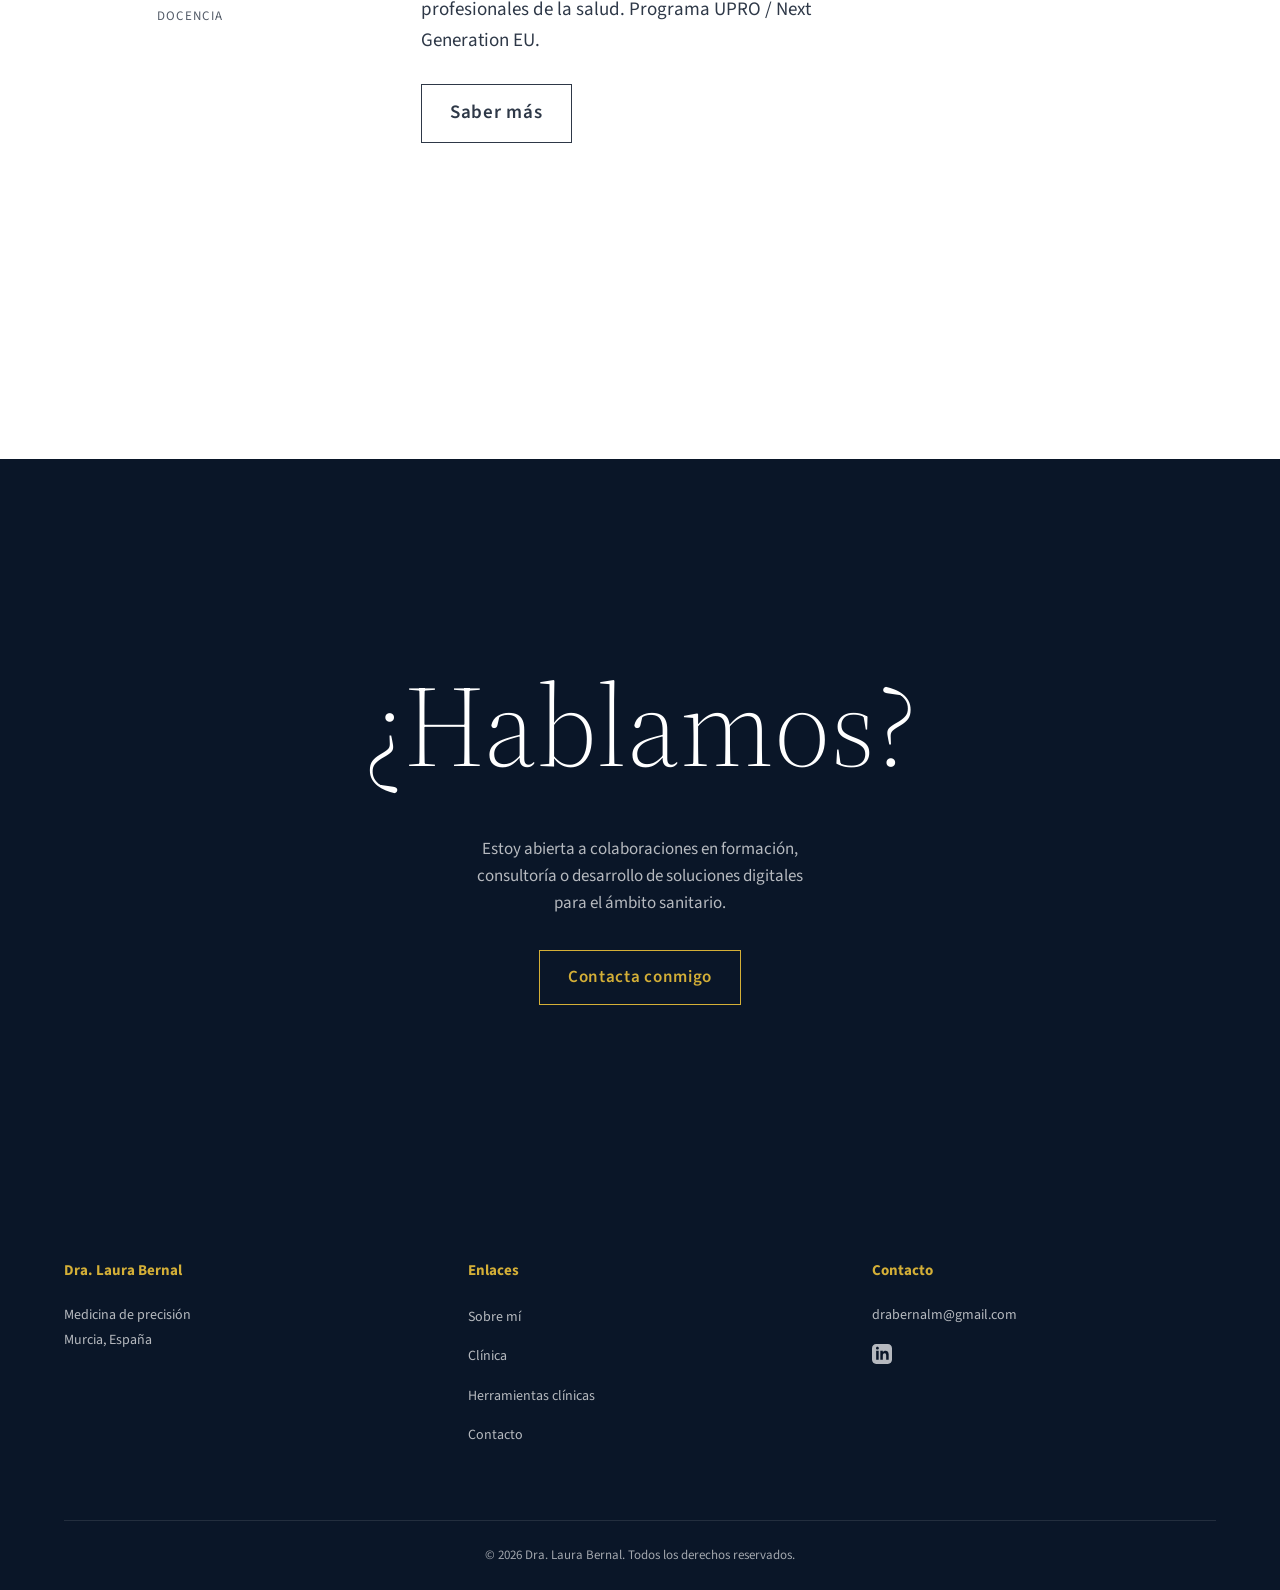
==== commit f05edc1e: "Estilo inmersivo en Inicio, Sobre mí, Clínica y Herramientas Paneles a pantalla completa y hojas que" ====
--- a/index.html
+++ b/index.html
@@ -6,6 +6,7 @@
     <meta name="description" content="Dra. Laura Bernal - Medicina de vanguardia: estética de precisión, desarrollo tecnológico y formación en IA">
     <title>Dra. Laura Bernal - Medicina de Precisión</title>
     <link rel="stylesheet" href="css/style.css">
+    <link rel="stylesheet" href="css/inmersiva.css">
     <script>document.documentElement.classList.add('js');</script>
 </head>
 <body>
@@ -44,63 +45,52 @@
             </div>
         </section>
 
-        <section class="bio">
-            <div class="container">
-                <div class="bio-content">
-                    <p>Soy médica con doble titulación universitaria y dos especialidades clínicas: Medicina Familiar y Comunitaria y Medicina de Urgencias y Emergencias. Mi práctica combina la atención directa al paciente con el desarrollo de tecnología aplicada a la salud.</p>
-                    
-                    <p>En mi clínica trabajo con medicina estética y medicina de precisión, integrando tests genéticos y protocolos personalizados basados en el perfil biológico de cada paciente. Fuera de consulta, desarrollo herramientas de inteligencia artificial para entornos clínicos y formo a profesionales de la salud en programación y IA aplicada.</p>
-                    
-                    <p>Mi enfoque nace de ver los mismos problemas desde dentro: como médica que toma decisiones cada día y como desarrolladora que construye las herramientas que esas decisiones necesitan.</p>
-                </div>
-                <div class="bio-cta">
-                    <a href="sobre-mi.html" class="btn btn-primary">Conoce más sobre mi trayectoria</a>
-                    <a href="contacto.html" class="btn btn-secondary">Contacta conmigo</a>
-                </div>
-            </div>
-        </section>
+        <section class="im-pn im-light">
+  <div class="im-w im-twocol">
+    <div>
+      <p class="im-eyebrow im-dk im-rv">Sobre mí</p>
+      <h2 class="im-mid-t im-rv im-d1" style="margin-top:14px">Médica, desarrolladora y docente</h2>
+      <p class="im-rv im-d2">Soy médica con doble titulación universitaria y dos especialidades clínicas: Medicina Familiar y Comunitaria y Medicina de Urgencias y Emergencias. Mi práctica combina la atención directa al paciente con el desarrollo de tecnología aplicada a la salud.</p>
+      <p class="im-rv im-d2">En mi clínica trabajo con medicina estética y medicina de precisión. Fuera de consulta, desarrollo herramientas de inteligencia artificial para entornos clínicos y formo a profesionales de la salud en programación y IA aplicada.</p>
+      <p class="im-rv im-d3" style="margin-top:30px"><a class="im-btn im-dk" href="sobre-mi.html">Conoce más sobre mi trayectoria</a></p>
+    </div>
+    <div class="im-ph im-rv im-d1"><img src="images/laura-bernal.jpg" alt="Dra. Laura Bernal"></div>
+  </div>
+</section>
 
-        <section class="areas">
-            <div class="container">
-                <h2 class="section-title">Áreas de trabajo</h2>
-                <div class="areas-grid">
-                    <div class="area-card">
-                        <div class="area-icon">
-                            <svg xmlns="http://www.w3.org/2000/svg" width="40" height="40" viewBox="0 0 24 24" fill="none" stroke="currentColor" stroke-width="1.5" stroke-linecap="round" stroke-linejoin="round">
-                                <path d="M20 21v-2a4 4 0 0 0-4-4H8a4 4 0 0 0-4 4v2"></path>
-                                <circle cx="12" cy="7" r="4"></circle>
-                            </svg>
-                        </div>
-                        <h3>Clínica</h3>
-                        <p>Medicina estética y medicina de precisión con enfoque personalizado basado en genética y biomarcadores.</p>
-                        <a href="clinica.html" class="area-link">Ver más →</a>
-                    </div>
-                    <div class="area-card">
-                        <div class="area-icon">
-                            <svg xmlns="http://www.w3.org/2000/svg" width="40" height="40" viewBox="0 0 24 24" fill="none" stroke="currentColor" stroke-width="1.5" stroke-linecap="round" stroke-linejoin="round">
-                                <polyline points="16 18 22 12 16 6"></polyline>
-                                <polyline points="8 6 2 12 8 18"></polyline>
-                            </svg>
-                        </div>
-                        <h3>Desarrollo tecnológico</h3>
-                        <p>Herramientas clínicas: calculadoras basadas en evidencia, integración de datos sanitarios y diagnóstico diferencial con IA.</p>
-                        <a href="tools/index.html" class="area-link">Ver herramientas →</a>
-                    </div>
-                    <div class="area-card">
-                        <div class="area-icon">
-                            <svg xmlns="http://www.w3.org/2000/svg" width="40" height="40" viewBox="0 0 24 24" fill="none" stroke="currentColor" stroke-width="1.5" stroke-linecap="round" stroke-linejoin="round">
-                                <path d="M2 3h6a4 4 0 0 1 4 4v14a3 3 0 0 0-3-3H2z"></path>
-                                <path d="M22 3h-6a4 4 0 0 0-4 4v14a3 3 0 0 1 3-3h7z"></path>
-                            </svg>
-                        </div>
-                        <h3>Formación</h3>
-                        <p>Docente en IA, programación y bioinformática para profesionales de la salud. Programa UPRO / Next Generation EU.</p>
-                        <a href="sobre-mi.html#formacion" class="area-link">Saber más →</a>
-                    </div>
-                </div>
-            </div>
-        </section>
-    </main>
+<section class="im-pn im-dark2">
+  <span class="im-ghost" aria-hidden="true">desde dentro</span>
+  <div class="im-w">
+    <p class="im-eyebrow im-rv">Mi enfoque</p>
+    <p class="im-quote im-rv im-d1" style="margin-top:22px">Mi enfoque nace de ver los mismos problemas desde dentro: como <em>médica</em> que toma decisiones cada día y como <em>desarrolladora</em> que construye las herramientas que esas decisiones necesitan.</p>
+  </div>
+</section>
+
+<section class="im-sheet im-s-cream">
+  <div class="im-w im-ph">
+    <div><div class="im-num">01</div><h2 style="margin-top:18px">Clínica</h2>
+      <p>Medicina estética y medicina de precisión con enfoque personalizado basado en genética y biomarcadores.</p>
+      <p style="margin-top:28px"><a class="im-btn im-dk" href="clinica.html">Ver la clínica</a></p></div>
+    <img class="im-side-ph" src="images/clinica-consulta.jpg" alt="Consulta de la clínica">
+  </div>
+</section>
+<section class="im-sheet im-s-dark">
+  <div class="im-w"><div><div class="im-num">02</div><div class="im-when">Herramientas</div></div>
+    <div><h2>Desarrollo tecnológico</h2>
+      <p>Herramientas clínicas: calculadoras basadas en evidencia, integración de datos sanitarios y diagnóstico diferencial con IA.</p>
+      <p style="margin-top:28px"><a class="im-btn" href="tools/index.html">Ver herramientas</a></p></div></div>
+</section>
+<section class="im-sheet im-s-light">
+  <div class="im-w"><div><div class="im-num">03</div><div class="im-when">Docencia</div></div>
+    <div><h2>Formación</h2>
+      <p>Docente en IA, programación y bioinformática para profesionales de la salud. Programa UPRO / Next Generation EU.</p>
+      <p style="margin-top:28px"><a class="im-btn im-dk" href="sobre-mi.html">Saber más</a></p></div></div>
+</section>
+
+<section class="im-end"><div><h2 class="im-rv">¿Hablamos?</h2>
+  <p class="im-rv im-d1">Estoy abierta a colaboraciones en formación, consultoría o desarrollo de soluciones digitales para el ámbito sanitario.</p>
+  <a class="im-btn im-rv im-d2" href="contacto.html">Contacta conmigo</a></div></section>
+        </main>
 
     <footer class="footer">
         <div class="container">
@@ -139,5 +129,6 @@
     </footer>
 
     <script src="js/main.js"></script>
+    <script src="js/inmersiva.js"></script>
 </body>
 </html>
--- a/css/inmersiva.css
+++ b/css/inmersiva.css
@@ -0,0 +1,107 @@
+/* Estilo inmersivo: paneles a pantalla completa y hojas que se apilan (prefijo im-) */
+/* Maquetas inmersivas · base común (azul marino + dorado, Source Serif / Source Sans) */
+:root{--ink:#0a1628;--ink2:#13233d;--ink3:#1a2d47;--gold:#d4af37;--gold-ink:#8a6a12;--mid:#556170;--line:#e3e7ec;--soft:#f6f7f9;--cream:#f4efe3;--ease:cubic-bezier(.16,1,.3,1);}
+*{box-sizing:border-box;margin:0;padding:0}
+html.im-snap{scroll-snap-type:y proximity}
+body{font-family:'Source Sans 3',system-ui,sans-serif;color:var(--ink);background:#fff;line-height:1.6;font-size:17px;-webkit-font-smoothing:antialiased}
+img{display:block;max-width:100%}
+a{color:inherit}
+
+.im-eyebrow{font-size:13px;letter-spacing:.14em;text-transform:uppercase;color:var(--gold);font-weight:600}
+.im-eyebrow.im-dk{color:var(--gold-ink)}
+.im-btn{display:inline-block;border:1px solid var(--gold);color:var(--gold);padding:13px 28px;text-decoration:none;font-weight:600;letter-spacing:.04em;transition:background .3s,color .3s}
+.im-btn:hover{background:var(--gold);color:var(--ink)}
+.im-btn.im-dk{border-color:var(--ink);color:var(--ink)}
+.im-btn.im-dk:hover{background:var(--ink);color:#fff}
+.serif{font-family:'Source Serif 4',Georgia,serif;font-weight:300}
+
+.im-rv{opacity:0;transform:translateY(26px);transition:opacity .9s var(--ease),transform 1.1s var(--ease)}
+.im-rv.im-in{opacity:1;transform:none}
+.im-rv.im-d1{transition-delay:.12s}.im-rv.im-d2{transition-delay:.24s}.im-rv.im-d3{transition-delay:.36s}
+
+/* A · paneles a pantalla completa */
+.im-pn{min-height:100vh;scroll-snap-align:start;position:relative;display:flex;align-items:center;overflow:hidden}
+.im-pn .im-w{width:min(1180px,100%);margin:0 auto;padding:110px 6vw 80px;position:relative;z-index:1}
+.im-pn.im-dark{background:var(--ink);color:#fff}
+.im-pn.im-dark2{background:var(--ink3);color:#fff}
+.im-pn.im-light{background:#fff}
+.im-pn.im-cream{background:var(--cream)}
+.im-big{font-family:'Source Serif 4',serif;font-weight:300;font-size:clamp(44px,7vw,96px);line-height:1;letter-spacing:-.02em}
+.im-mid-t{font-family:'Source Serif 4',serif;font-weight:300;font-size:clamp(36px,5vw,66px);line-height:1.05}
+.im-quote{font-family:'Source Serif 4',serif;font-weight:300;font-size:clamp(28px,3.6vw,50px);line-height:1.22;max-width:22ch}
+.im-quote em{font-style:italic;color:var(--gold)}
+.im-ghost{position:absolute;right:-2vw;bottom:-6vw;font-family:'Source Serif 4',serif;font-weight:300;font-size:30vw;line-height:1;color:rgba(255,255,255,.05);pointer-events:none;white-space:nowrap}
+.im-ph-bleed{position:absolute;inset:0 0 0 45%}
+.im-ph-bleed img{width:100%;height:100%;object-fit:cover}
+.im-ph-bleed::after{content:"";position:absolute;inset:0;background:linear-gradient(90deg,var(--ink) 0%,var(--ink) 8%,rgba(10,22,40,.5) 40%,rgba(10,22,40,0) 80%)}
+.im-dots{position:fixed;right:22px;top:50%;transform:translateY(-50%);z-index:80;display:flex;flex-direction:column;gap:10px}
+.im-dots a{width:8px;height:8px;border-radius:50%;background:rgba(127,140,160,.45);transition:transform .3s,background .3s;cursor:pointer}
+.im-dots a.on{background:var(--gold);transform:scale(1.5)}
+
+/* B · hojas que se apilan */
+.im-sheet{position:sticky;top:0;min-height:100vh;display:flex;align-items:center;transform-origin:50% 0;box-shadow:0 -24px 60px rgba(10,22,40,.18);overflow:hidden}
+.im-sheet .im-w{width:min(1120px,100%);margin:0 auto;padding:110px 6vw 80px;display:grid;grid-template-columns:200px 1fr;gap:5vw;align-items:start;position:relative;z-index:1}
+.im-sheet .im-num{font-family:'Source Serif 4',serif;font-weight:300;font-size:120px;line-height:.9;color:var(--gold)}
+.im-sheet .im-when{margin-top:12px;font-size:13px;letter-spacing:.1em;text-transform:uppercase;opacity:.7}
+.im-sheet h2{font-family:'Source Serif 4',serif;font-weight:300;font-size:clamp(36px,5vw,66px);line-height:1.05;margin-bottom:12px}
+.im-sheet .im-sub{color:var(--gold);font-weight:600;margin-bottom:20px}
+.im-sheet p{font-size:19px;max-width:54ch;opacity:.85}
+.im-sheet ul.im-l{list-style:none;margin-top:24px;columns:2;column-gap:40px;max-width:760px}
+.im-sheet ul.im-l li{break-inside:avoid;padding:10px 0;border-top:1px solid currentColor;border-color:rgba(127,140,160,.3);font-size:16px}
+.im-sheet .im-tags{display:flex;flex-wrap:wrap;gap:8px;margin:22px 0 28px}
+.im-sheet .im-tags span{font-size:13px;border:1px solid rgba(127,140,160,.45);padding:4px 10px}
+.im-sheet .im-state{display:inline-block;font-size:12.5px;letter-spacing:.08em;text-transform:uppercase;font-weight:700;margin-bottom:14px;color:var(--gold)}
+.im-sheet .im-shade{position:absolute;inset:0;background:#000;opacity:var(--dim,0);pointer-events:none;z-index:2}
+.im-sheet.im-s-dark{background:var(--ink);color:#fff}
+.im-sheet.im-s-dark2{background:var(--ink3);color:#fff}
+.im-sheet.im-s-light{background:#fff;color:var(--ink)}
+.im-sheet.im-s-cream{background:var(--cream);color:var(--ink)}
+.im-sheet.im-s-light .im-sub,.im-sheet.im-s-cream .im-sub,.im-sheet.im-s-light .im-state,.im-sheet.im-s-cream .im-state{color:var(--gold-ink)}
+.im-sheet .im-side-ph{height:64vh;width:100%;object-fit:cover}
+.im-sheet .im-w.im-ph{grid-template-columns:1fr 1fr;align-items:center}
+
+.im-end{min-height:80vh;display:flex;align-items:center;justify-content:center;text-align:center;background:var(--ink);color:#fff;position:relative;scroll-snap-align:start}
+.im-end h2{font-family:'Source Serif 4',serif;font-weight:300;font-size:clamp(54px,9vw,120px)}
+.im-end p{color:rgba(255,255,255,.7);max-width:44ch;margin:18px auto 32px}
+
+@media (max-width:820px){
+    .im-ph-bleed{inset:0}.im-ph-bleed::after{background:linear-gradient(0deg,var(--ink) 30%,rgba(10,22,40,.45) 70%,rgba(10,22,40,.2))}
+  .im-pn .im-w{align-self:flex-end}
+  .im-sheet .im-w,.im-sheet .im-w.im-ph{grid-template-columns:1fr;gap:16px}.im-sheet .im-num{font-size:70px}
+  .im-sheet ul.im-l{columns:1}.im-sheet .im-side-ph{height:34vh}
+  .im-dots{display:none}
+}
+@media (prefers-reduced-motion:reduce){.im-rv{opacity:1;transform:none;transition:none}html.im-snap{scroll-snap-type:none}}
+
+/* encaje con la web: la cabecera fija ocupa ~76px */
+.im-pn{min-height:calc(100vh - 76px)}
+.im-sheet{top:0}
+.im-pn .im-w,.im-sheet .im-w{padding-top:90px}
+.im-ph-bleed img{object-position:50% 25%}
+.im-hero-s h1 i,.im-hero-c h1 i{font-style:italic;color:var(--gold)}
+.im-hero-s p.im-lead-s,.im-hero-c p.im-lead-s,.im-hero-h p.im-lead-s{max-width:34ch;font-size:20px;color:rgba(255,255,255,.82);margin-top:24px}
+.im-hero-h h1 em{font-style:italic;color:var(--gold)}
+.im-twocol{display:grid;grid-template-columns:1.1fr .9fr;gap:6vw;align-items:center}
+.im-twocol p{color:var(--mid);font-size:18.5px;margin-top:18px;max-width:52ch}
+.im-twocol .im-ph{height:72vh}.im-twocol .im-ph img{width:100%;height:100%;object-fit:cover;object-position:50% 20%}
+.im-three{display:grid;grid-template-columns:repeat(3,1fr);margin-top:48px;border-top:1px solid rgba(255,255,255,.18)}
+.im-three div{padding:26px 28px 0 0}
+.im-three b{display:block;font-family:'Source Serif 4',serif;font-weight:400;font-size:22px;margin-bottom:8px}
+.im-three span{color:rgba(255,255,255,.7);font-size:16px}
+.im-form ul{list-style:none;display:grid;grid-template-columns:repeat(2,1fr);gap:0 56px;margin-top:40px}
+.im-form li{display:flex;justify-content:space-between;gap:20px;border-top:1px solid var(--line);padding:18px 0}
+.im-form li b{font-weight:600}.im-form li small{display:block;color:var(--mid);font-size:14.5px}
+.im-form li span{font-family:'Source Serif 4',serif;color:var(--gold-ink);font-size:20px}
+.im-sheet p + p{margin-top:14px}
+.im-sheet .im-nx{font-size:15px;opacity:.7;margin-top:18px}
+@media (max-width:820px){
+  .im-twocol,.im-three,.im-form ul{grid-template-columns:1fr}.im-twocol .im-ph{height:44vh}
+  /* en móvil las hojas no se quedan fijas: el texto largo no debe quedar tapado */
+  .im-sheet{position:relative;min-height:0;box-shadow:none}
+  .im-pn{min-height:auto}.im-pn .im-w,.im-sheet .im-w{padding:72px 22px 64px}
+  .im-hero-s,.im-hero-c{min-height:88vh}
+}
+
+/* sin filo claro en el borde izquierdo de la foto */
+.im-ph-bleed{background:var(--ink)}
+.im-ph-bleed::after{left:-3px}
